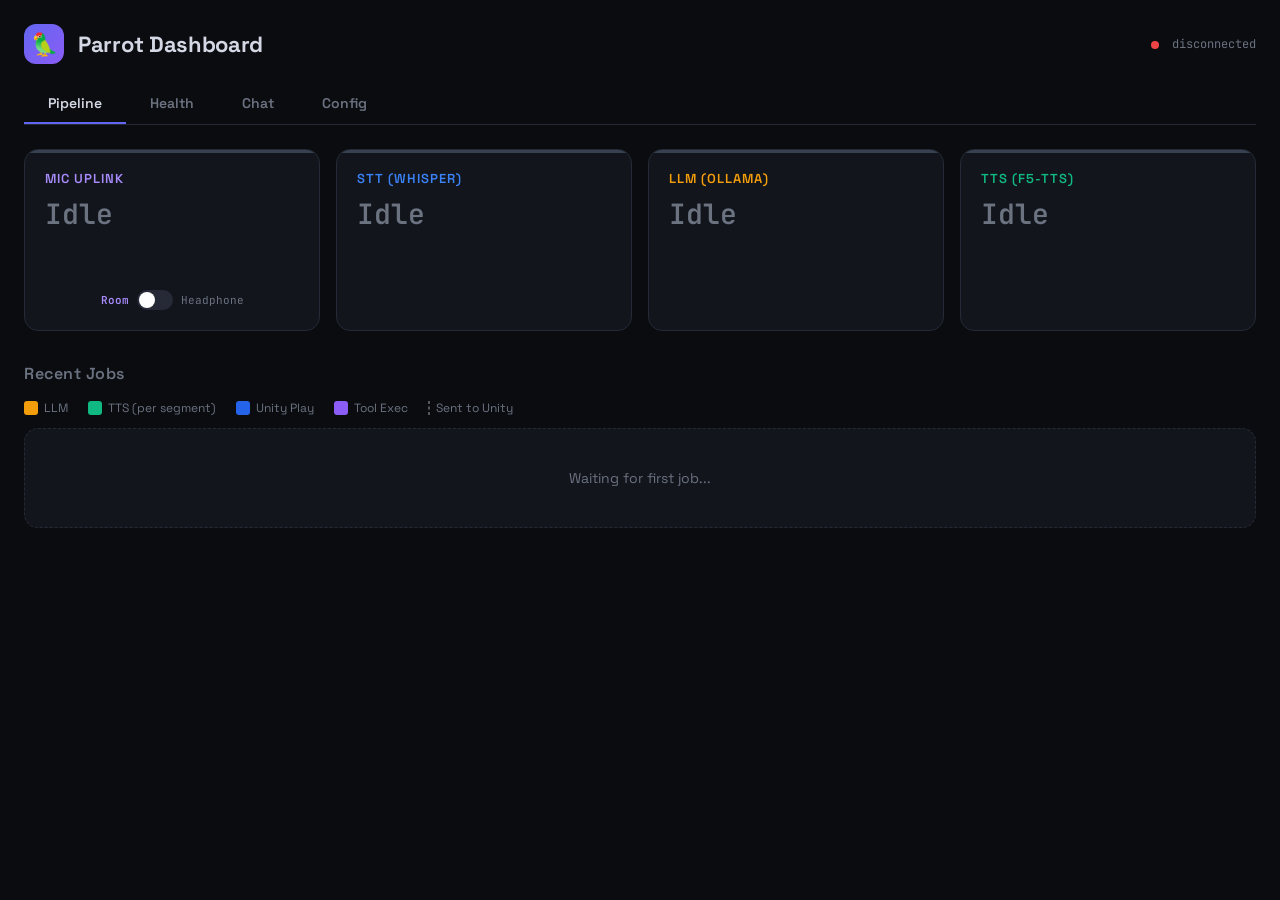
==== bridge/static/monitor.html @ 38a470e7 "Rewrite Mocha's soul — personality-first, relationship earned through memory Remove Ika-centric fram" ====
<!DOCTYPE html>
<html lang="en">
<head>
<meta charset="UTF-8">
<meta name="viewport" content="width=device-width, initial-scale=1.0">
<title>Parrot Dashboard</title>
<style>
  @import url('https://fonts.googleapis.com/css2?family=JetBrains+Mono:wght@400;600&family=Space+Grotesk:wght@400;600;700&display=swap');

  * { margin: 0; padding: 0; box-sizing: border-box; }

  :root {
    --bg: #0a0c10;
    --surface: #12151c;
    --surface2: #1a1e28;
    --border: #252a36;
    --text: #d4d8e4;
    --text-muted: #6b7280;
    --accent: #6366f1;
    --accent-hover: #4f46e5;
    --uplink-color: #a78bfa;
    --uplink-bg: rgba(167,139,250,0.12);
    --stt-color: #3b82f6;
    --stt-bg: rgba(59,130,246,0.12);
    --llm-color: #f59e0b;
    --llm-bg: rgba(245,158,11,0.12);
    --tts-color: #10b981;
    --tts-bg: rgba(16,185,129,0.12);
    --idle-color: #374151;
    --idle-text: #6b7280;
    --green: #10b981;
    --red: #ef4444;
  }

  body {
    font-family: 'Space Grotesk', system-ui, sans-serif;
    background: var(--bg);
    color: var(--text);
    padding: 24px;
    min-height: 100vh;
  }

  /* ---- Header ---- */
  header {
    display: flex;
    align-items: center;
    gap: 14px;
    margin-bottom: 20px;
  }
  header .logo {
    width: 40px; height: 40px;
    background: linear-gradient(135deg, #6366f1, #8b5cf6);
    border-radius: 12px;
    display: flex; align-items: center; justify-content: center;
    font-size: 22px;
  }
  header h1 { font-size: 22px; font-weight: 700; letter-spacing: -0.3px; }
  header .status {
    margin-left: auto;
    font-family: 'JetBrains Mono', monospace;
    font-size: 12px;
    color: var(--text-muted);
  }
  header .status .dot {
    display: inline-block; width: 8px; height: 8px;
    border-radius: 50%; background: var(--red);
    margin-right: 6px; vertical-align: middle;
  }
  header .status .dot.ok { background: var(--green); }

  /* ---- Tab bar ---- */
  .tab-bar {
    display: flex;
    gap: 0;
    margin-bottom: 24px;
    border-bottom: 1px solid var(--border);
  }
  .tab-btn {
    font-family: 'Space Grotesk', sans-serif;
    font-size: 14px;
    font-weight: 600;
    color: var(--text-muted);
    background: none;
    border: none;
    padding: 10px 24px;
    cursor: pointer;
    border-bottom: 2px solid transparent;
    transition: all 0.2s;
  }
  .tab-btn:hover { color: var(--text); }
  .tab-btn.active { color: var(--text); border-bottom-color: var(--accent); }
  .tab-pane { display: none; }
  .tab-pane.active { display: block; }

  /* ---- Pipeline: Thread Status Boxes ---- */
  .threads {
    display: grid;
    grid-template-columns: repeat(4, 1fr);
    gap: 16px;
    margin-bottom: 32px;
  }
  .thread-box {
    background: var(--surface);
    border: 1px solid var(--border);
    border-radius: 14px;
    padding: 20px;
    transition: all 0.3s ease;
    position: relative;
    overflow: hidden;
  }
  .thread-box::before {
    content: '';
    position: absolute;
    top: 0; left: 0; right: 0;
    height: 3px;
    background: var(--idle-color);
    transition: background 0.3s;
  }
  .thread-box.processing::before { animation: pulse-bar 1.2s ease infinite; }
  .thread-box[data-thread="uplink"].processing { border-color: var(--uplink-color); background: var(--uplink-bg); }
  .thread-box[data-thread="uplink"].processing::before { background: var(--uplink-color); }
  .thread-box[data-thread="stt"].processing { border-color: var(--stt-color); background: var(--stt-bg); }
  .thread-box[data-thread="stt"].processing::before { background: var(--stt-color); }
  .thread-box[data-thread="llm"].processing { border-color: var(--llm-color); background: var(--llm-bg); }
  .thread-box[data-thread="llm"].processing::before { background: var(--llm-color); }
  .thread-box[data-thread="tts"].processing { border-color: var(--tts-color); background: var(--tts-bg); }
  .thread-box[data-thread="tts"].processing::before { background: var(--tts-color); }
  @keyframes pulse-bar { 0%, 100% { opacity: 1; } 50% { opacity: 0.4; } }
  .thread-box .label {
    font-size: 13px; font-weight: 600;
    text-transform: uppercase; letter-spacing: 1px; margin-bottom: 8px;
  }
  .thread-box[data-thread="uplink"] .label { color: var(--uplink-color); }
  .thread-box[data-thread="stt"] .label { color: var(--stt-color); }
  .thread-box[data-thread="llm"] .label { color: var(--llm-color); }
  .thread-box[data-thread="tts"] .label { color: var(--tts-color); }
  .thread-box .state {
    font-family: 'JetBrains Mono', monospace;
    font-size: 28px; font-weight: 600;
    color: var(--idle-text); transition: color 0.3s;
  }
  .thread-box.processing .state { color: var(--text); }
  .thread-box .timer {
    font-family: 'JetBrains Mono', monospace;
    font-size: 14px; color: var(--text-muted);
    margin-top: 6px; min-height: 20px;
  }
  .thread-box .preview {
    font-size: 12px; color: var(--text-muted);
    margin-top: 4px; white-space: nowrap;
    overflow: hidden; text-overflow: ellipsis; min-height: 18px;
  }

  /* ---- Echo mode toggle (inside MIC UPLINK cell) ---- */
  .echo-toggle {
    display: flex; align-items: center; gap: 8px;
    margin-top: 10px; justify-content: center;
  }
  .echo-label {
    font-size: 11px; font-family: 'JetBrains Mono', monospace;
    color: var(--text-muted); transition: color 0.2s;
    cursor: default; user-select: none;
  }
  .echo-label.active { color: var(--uplink-color); font-weight: 600; }
  .echo-switch {
    width: 36px; height: 20px;
    background: var(--border); border-radius: 10px;
    position: relative; cursor: pointer;
    transition: background 0.2s;
  }
  .echo-switch.headphone { background: var(--accent); }
  .echo-knob {
    width: 16px; height: 16px;
    background: #fff; border-radius: 50%;
    position: absolute; top: 2px; left: 2px;
    transition: left 0.2s;
  }
  .echo-switch.headphone .echo-knob { left: 18px; }

  /* ---- Pipeline: Gantt ---- */
  .gantt-section h2 {
    font-size: 16px; font-weight: 600;
    margin-bottom: 16px; color: var(--text-muted); letter-spacing: 0.5px;
  }
  .gantt-container { display: flex; flex-direction: column; gap: 18px; }
  .gantt-job {
    background: var(--surface);
    border: 1px solid var(--border);
    border-radius: 10px;
    padding: 14px 16px 10px;
  }
  .gantt-job-header {
    display: flex; justify-content: space-between;
    align-items: center; margin-bottom: 12px;
  }
  .gantt-job-header .job-label {
    font-family: 'JetBrains Mono', monospace; font-size: 12px;
    color: var(--text-muted); white-space: nowrap;
    overflow: hidden; text-overflow: ellipsis; max-width: 70%;
  }
  .gantt-job-header .total-time {
    font-family: 'JetBrains Mono', monospace; font-size: 12px; color: var(--text);
  }
  .gantt-timeline { position: relative; height: auto; min-height: 40px; }
  .gantt-lane { position: relative; height: 26px; margin-bottom: 4px; }
  .gantt-lane-label {
    position: absolute; left: 0; top: 0; width: 70px;
    font-family: 'JetBrains Mono', monospace; font-size: 10px;
    color: var(--text-muted); line-height: 26px;
    text-align: right; padding-right: 8px;
  }
  .gantt-lane-track {
    position: relative; margin-left: 74px; height: 26px;
    background: var(--surface2); border-radius: 4px; overflow: visible;
  }
  .gantt-bar {
    position: absolute; top: 0; height: 100%;
    display: flex; align-items: center; justify-content: center;
    font-family: 'JetBrains Mono', monospace;
    font-size: 9px; font-weight: 600;
    color: rgba(255,255,255,0.9);
    min-width: 4px; border-radius: 3px; overflow: hidden;
    border: 1px solid rgba(255,255,255,0.15);
  }
  .gantt-bar.llm { background: var(--llm-color); }
  .gantt-bar.tts { background: var(--tts-color); }
  .gantt-bar.unity { background: #2563eb; }
  .gantt-bar.tool { background: #8b5cf6; }
  .gantt-bar.llm_tool { background: var(--llm-color); opacity: 0.55; }
  .gantt-bar.cache_warm { background: #6366f1; opacity: 0.7; }
  .gantt-bar .bar-text {
    white-space: nowrap; overflow: hidden;
    text-overflow: ellipsis; padding: 0 4px;
  }
  .gantt-ticks { position: relative; margin-left: 74px; height: 16px; }
  .gantt-tick {
    position: absolute; top: 0;
    font-family: 'JetBrains Mono', monospace; font-size: 8px;
    color: var(--text-muted); transform: translateX(-50%);
  }
  .gantt-tick::before {
    content: ''; position: absolute;
    top: -3px; left: 50%; width: 1px; height: 3px;
    background: var(--border);
  }
  .gantt-marker {
    position: absolute; top: -2px; width: 2px; height: 28px;
    background: rgba(255,255,255,0.3); border-radius: 1px;
  }
  .legend { display: flex; gap: 20px; margin-bottom: 12px; flex-wrap: wrap; }
  .legend-item { display: flex; align-items: center; gap: 6px; font-size: 12px; color: var(--text-muted); }
  .legend-item .swatch { width: 14px; height: 14px; border-radius: 3px; }
  .legend-item .swatch.llm { background: var(--llm-color); }
  .legend-item .swatch.tts { background: var(--tts-color); }
  .legend-item .swatch.unity { background: #2563eb; }
  .legend-item .swatch.tool { background: #8b5cf6; }
  .legend-item .swatch.send-mark {
    background: none; border: 1px dashed rgba(255,255,255,0.3);
    width: 2px; height: 14px; border-radius: 0;
  }

  /* ---- Health tab ---- */
  .health-overall {
    background: var(--surface);
    border: 1px solid var(--border);
    border-radius: 14px;
    padding: 16px 20px;
    margin-bottom: 20px;
    display: flex;
    align-items: center;
    justify-content: space-between;
  }
  .health-overall .status-text { font-size: 18px; font-weight: 700; }
  .health-overall .model-name {
    font-family: 'JetBrains Mono', monospace;
    font-size: 13px; color: var(--text-muted);
  }
  .health-grid {
    display: grid;
    grid-template-columns: repeat(auto-fill, minmax(220px, 1fr));
    gap: 16px; margin-bottom: 16px;
  }
  .health-card {
    background: var(--surface);
    border: 1px solid var(--border);
    border-radius: 14px; padding: 20px;
    transition: border-color 0.3s;
  }
  .health-card.ok { border-color: rgba(16,185,129,0.3); }
  .health-card.down { border-color: rgba(239,68,68,0.3); }
  .health-card .svc-name { font-size: 14px; font-weight: 600; margin-bottom: 10px; }
  .health-card .svc-status {
    display: flex; align-items: center; gap: 8px;
    font-family: 'JetBrains Mono', monospace; font-size: 13px;
  }
  .health-dot {
    width: 10px; height: 10px; border-radius: 50%;
    background: var(--red); flex-shrink: 0;
  }
  .health-dot.ok { background: var(--green); }
  .health-card .svc-detail {
    font-size: 12px; color: var(--text-muted); margin-top: 8px;
  }
  .health-timestamp {
    font-family: 'JetBrains Mono', monospace;
    font-size: 11px; color: var(--text-muted);
    text-align: right; margin-top: 8px;
  }

  /* ---- Chat tab ---- */
  .chat-container {
    display: flex; flex-direction: column;
    height: calc(100vh - 180px);
  }
  .chat-messages {
    flex: 1; overflow-y: auto;
    padding: 16px 0;
    display: flex; flex-direction: column; gap: 16px;
  }
  .chat-msg { display: flex; flex-direction: column; max-width: 78%; }
  .chat-msg.user { align-self: flex-end; }
  .chat-msg.assistant { align-self: flex-start; }
  .chat-bubble {
    padding: 12px 16px; border-radius: 16px;
    font-size: 14px; line-height: 1.6; word-wrap: break-word;
  }
  .chat-msg.user .chat-bubble {
    background: var(--accent); color: #fff;
    border-bottom-right-radius: 4px;
  }
  .chat-msg.assistant .chat-bubble {
    background: var(--surface2); color: var(--text);
    border-bottom-left-radius: 4px;
  }
  .emotion-tag {
    display: inline-block;
    font-size: 11px; font-weight: 600;
    color: var(--llm-color);
    background: var(--llm-bg);
    padding: 2px 8px;
    border-radius: 8px;
    margin-right: 6px;
    vertical-align: middle;
  }
  .chat-actions {
    display: flex; gap: 6px;
    margin-top: 6px; padding-left: 4px;
  }
  .chat-action-btn {
    background: none;
    border: 1px solid var(--border);
    color: var(--text-muted);
    border-radius: 8px;
    padding: 4px 10px;
    font-size: 12px;
    font-family: 'JetBrains Mono', monospace;
    cursor: pointer;
    display: flex; align-items: center; gap: 4px;
    transition: all 0.2s;
  }
  .chat-action-btn:hover { color: var(--text); border-color: var(--text-muted); }
  .chat-action-btn.playing { color: var(--tts-color); border-color: var(--tts-color); }
  .chat-action-btn.loading { color: var(--llm-color); border-color: var(--llm-color); }
  .chat-typing { opacity: 0.5; font-style: italic; font-size: 13px; padding: 8px 14px; min-width: 160px; }
  .chat-thinking {
    background: rgba(99,102,241,0.06); border: 1px solid rgba(99,102,241,0.15);
    border-radius: 12px; padding: 10px 14px; font-size: 12px;
    font-family: 'JetBrains Mono', monospace; color: var(--text-muted);
    line-height: 1.6; cursor: pointer;
    transition: all 0.3s ease; max-width: 100%;
  }
  .chat-thinking-label {
    font-size: 10px; font-weight: 600; color: var(--accent);
    text-transform: uppercase; letter-spacing: 0.5px;
    margin-bottom: 6px; display: flex; align-items: center; gap: 6px;
    user-select: none;
  }
  .chat-thinking-body {
    white-space: pre-wrap; word-break: break-word;
    max-height: 300px; overflow-y: auto;
    scrollbar-width: thin; scrollbar-color: rgba(99,102,241,0.3) transparent;
  }
  .chat-thinking-body::-webkit-scrollbar { width: 4px; }
  .chat-thinking-body::-webkit-scrollbar-thumb { background: rgba(99,102,241,0.3); border-radius: 2px; }
  .thinking-dot {
    display: inline-block; width: 7px; height: 7px; border-radius: 50%;
    background: var(--accent); animation: thinking-pulse 1.2s ease-in-out infinite;
  }
  @keyframes thinking-pulse {
    0%, 100% { opacity: 0.3; transform: scale(0.8); }
    50% { opacity: 1; transform: scale(1.1); }
  }
  .chat-thinking.collapsed .chat-thinking-body { display: none; }
  .chat-thinking.collapsed .chat-thinking-label::after {
    content: ' (click to expand)'; font-weight: 400; color: var(--text-muted); font-size: 9px;
  }
  .chat-seg-group { display: flex; flex-direction: column; gap: 6px; align-self: flex-start; max-width: 78%; }
  .chat-exchange { display: flex; flex-direction: column; gap: 10px; }
  .source-tag {
    display: inline-block; font-size: 10px; font-weight: 600;
    padding: 1px 6px; border-radius: 6px; text-transform: uppercase;
    letter-spacing: 0.5px; margin-bottom: 2px;
  }
  .source-tag.dashboard { background: rgba(99,102,241,0.2); color: #818cf8; }
  .source-tag.unity     { background: rgba(37,99,235,0.2);  color: #60a5fa; }
  .source-tag.telegram  { background: rgba(34,211,238,0.2); color: #22d3ee; }
  .source-tag.discord   { background: rgba(139,92,246,0.2); color: #a78bfa; }
  .source-tag.cli       { background: rgba(107,114,128,0.2);color: #9ca3af; }
  .source-tag.voice     { background: rgba(16,185,129,0.2); color: #34d399; }
  .chat-bubble.tool-status {
    background: rgba(139,92,246,0.08);
    border: 1px solid rgba(139,92,246,0.25);
    color: var(--text-muted);
    font-family: 'JetBrains Mono', monospace;
    font-size: 12px;
    padding: 8px 12px;
    line-height: 1.5;
  }
  .chat-bubble.tool-status code {
    display: block;
    margin-top: 4px;
    font-size: 11px;
    color: var(--text);
    white-space: pre-wrap;
    word-break: break-all;
    max-height: 120px;
    overflow-y: auto;
  }
  .tool-name-tag {
    display: inline-block; font-size: 10px; font-weight: 600;
    color: #8b5cf6; background: rgba(139,92,246,0.15);
    padding: 2px 6px; border-radius: 6px; margin-right: 6px;
  }
  .source-tag.voice-stream { background: rgba(16,185,129,0.2); color: #34d399; }
  .seg-play-btn {
    background: none; border: none; cursor: pointer; padding: 0 2px;
    font-size: 13px; opacity: 0.5; vertical-align: middle; margin-left: 4px;
  }
  .seg-play-btn:hover { opacity: 1; }
  .seg-play-btn.playing { opacity: 1; color: var(--tts-color); }
  .chat-detail {
    display: none;
    background: var(--surface);
    border: 1px solid var(--border);
    border-radius: 10px;
    padding: 12px 14px;
    margin-top: 8px;
    font-family: 'JetBrains Mono', monospace;
    font-size: 11px;
    color: var(--text-muted);
    white-space: pre-wrap;
    word-break: break-all;
    max-height: 400px;
    overflow-y: auto;
    line-height: 1.5;
  }
  .chat-detail.open { display: block; }
  .chat-input-bar {
    display: flex; gap: 10px;
    padding: 16px 0 0 0;
    border-top: 1px solid var(--border);
  }
  .chat-input-bar input {
    flex: 1;
    background: var(--surface);
    border: 1px solid var(--border);
    border-radius: 12px;
    padding: 12px 16px;
    color: var(--text);
    font-family: 'Space Grotesk', sans-serif;
    font-size: 14px;
    outline: none;
    transition: border-color 0.2s;
  }
  .chat-input-bar input:focus { border-color: var(--accent); }
  .chat-input-bar input::placeholder { color: var(--text-muted); }
  .chat-send-btn {
    background: var(--accent); color: #fff; border: none;
    border-radius: 12px; padding: 12px 24px;
    font-family: 'Space Grotesk', sans-serif;
    font-size: 14px; font-weight: 600;
    cursor: pointer; transition: background 0.2s;
    white-space: nowrap;
  }
  .chat-send-btn:hover { background: var(--accent-hover); }
  .chat-send-btn:disabled { background: var(--border); cursor: not-allowed; }

  .empty-state {
    text-align: center; color: var(--text-muted); font-size: 14px;
    padding: 40px; background: var(--surface);
    border-radius: 14px; border: 1px dashed var(--border);
  }

  /* ---- Controls bar (bottom of pipeline tab) ---- */
  .controls-bar {
    display: flex; align-items: center; gap: 20px;
    margin-top: 28px; padding: 16px 20px;
    background: var(--surface); border: 1px solid var(--border);
    border-radius: 14px;
  }
  .ctrl-divider {
    width: 1px; height: 28px; background: var(--border);
  }
  .ctrl-btn {
    border: 1px solid var(--border); background: none;
    color: var(--text-muted); border-radius: 8px;
    padding: 7px 16px; font-size: 13px; cursor: pointer;
    transition: all 0.2s;
  }
  .ctrl-btn:hover { color: var(--text); border-color: var(--text-muted); }
  .ctrl-btn.danger:hover { color: #f87171; border-color: #f87171; }
  .ctrl-btn.confirming { color: #f87171; border-color: #f87171; }
  .ctrl-toggle-row { display: flex; align-items: center; gap: 10px; }
  .ctrl-label { font-size: 13px; color: var(--text); font-weight: 500; }
  .ctrl-sublabel { font-size: 12px; color: var(--text-muted); font-family: 'JetBrains Mono', monospace; }

  /* ---- Config tab ---- */
  .config-grid {
    display: grid; grid-template-columns: 1fr; gap: 16px; margin-bottom: 20px;
    max-width: 640px;
  }
  .config-card {
    background: var(--surface); border: 1px solid var(--border);
    border-radius: 14px; padding: 20px;
  }
  .config-card h3 {
    font-size: 13px; font-weight: 600; text-transform: uppercase;
    letter-spacing: 1px; color: var(--text-muted); margin-bottom: 16px;
  }
  .config-row {
    display: flex; align-items: center; gap: 12px;
    margin-bottom: 14px;
  }
  .config-row:last-child { margin-bottom: 0; }
  .config-row label {
    font-size: 13px; color: var(--text); min-width: 110px;
  }
  .config-row .value {
    font-family: 'JetBrains Mono', monospace; font-size: 13px;
    color: var(--accent); min-width: 55px; text-align: right;
  }
  .config-slider {
    -webkit-appearance: none; flex: 1; height: 4px;
    background: var(--border); border-radius: 2px; outline: none;
  }
  .config-slider::-webkit-slider-thumb {
    -webkit-appearance: none; width: 14px; height: 14px;
    border-radius: 50%; background: var(--accent); cursor: pointer;
  }
  .config-slider::-moz-range-thumb {
    width: 14px; height: 14px;
    border-radius: 50%; background: var(--accent); cursor: pointer; border: none;
  }
  .config-input {
    width: 70px; background: var(--surface2); border: 1px solid var(--border);
    border-radius: 6px; padding: 5px 8px; color: var(--text);
    font-family: 'JetBrains Mono', monospace; font-size: 13px;
    text-align: center; outline: none;
  }
  .config-input:focus { border-color: var(--accent); }
  .config-input::-webkit-inner-spin-button { opacity: 0.5; }
  .ctrl-btn.success { color: var(--green); border-color: var(--green); }

  /* ---- TTS Dropzone ---- */
  .tts-dropzone {
    border: 2px dashed var(--border); border-radius: 12px;
    padding: 24px; text-align: center; cursor: pointer;
    transition: all 0.2s; margin-top: 8px; background: var(--surface2);
  }
  .tts-dropzone:hover, .tts-dropzone.dragover {
    border-color: var(--tts-color); background: var(--tts-bg);
  }
  .tts-dropzone.uploading {
    border-color: var(--accent); opacity: 0.7; pointer-events: none;
  }
  .tts-dropzone-icon { font-size: 28px; margin-bottom: 8px; }
  .tts-dropzone-text { font-size: 13px; color: var(--text); margin-bottom: 4px; }
  .tts-dropzone-hint { font-size: 11px; color: var(--text-muted); }
  .tts-upload-status {
    font-family: 'JetBrains Mono', monospace; font-size: 12px;
    margin-top: 8px; min-height: 18px;
  }
  .tts-upload-status.success { color: var(--green); }
  .tts-upload-status.error { color: var(--red); }
  .tts-upload-status.info { color: var(--accent); }
</style>
</head>
<body>

<header>
  <div class="logo">&#x1F99C;</div>
  <h1>Parrot Dashboard</h1>
  <div class="status">
    <span class="dot" id="ws-dot"></span>
    <span id="ws-label">connecting...</span>
  </div>
</header>

<nav class="tab-bar">
  <button class="tab-btn active" data-tab="pipeline">Pipeline</button>
  <button class="tab-btn" data-tab="health">Health</button>
  <button class="tab-btn" data-tab="chat">Chat</button>
  <button class="tab-btn" data-tab="config">Config</button>
</nav>

<!-- ======================== Tab 1: Pipeline ======================== -->
<div id="tab-pipeline" class="tab-pane active">

<div class="threads">
  <div class="thread-box" data-thread="uplink" id="box-uplink">
    <div class="label">Mic uplink</div>
    <div class="state" id="state-uplink">Idle</div>
    <div class="timer" id="timer-uplink"></div>
    <div class="preview" id="preview-uplink"></div>
    <div class="echo-toggle" id="echo-toggle">
      <span class="echo-label echo-label-room active" id="echo-room">Room</span>
      <div class="echo-switch" id="echo-switch" title="Room: mute mic during TTS &#10;Headphone: allow barge-in">
        <div class="echo-knob"></div>
      </div>
      <span class="echo-label echo-label-hp" id="echo-hp">Headphone</span>
    </div>
  </div>
  <div class="thread-box" data-thread="stt" id="box-stt">
    <div class="label">STT (Whisper)</div>
    <div class="state" id="state-stt">Idle</div>
    <div class="timer" id="timer-stt"></div>
    <div class="preview" id="preview-stt"></div>
  </div>
  <div class="thread-box" data-thread="llm" id="box-llm">
    <div class="label">LLM (Ollama)</div>
    <div class="state" id="state-llm">Idle</div>
    <div class="timer" id="timer-llm"></div>
    <div class="preview" id="preview-llm"></div>
  </div>
  <div class="thread-box" data-thread="tts" id="box-tts">
    <div class="label">TTS (F5-TTS)</div>
    <div class="state" id="state-tts">Idle</div>
    <div class="timer" id="timer-tts"></div>
    <div class="preview" id="preview-tts"></div>
  </div>
</div>

<div class="gantt-section">
  <h2>Recent Jobs</h2>
  <div class="legend">
    <div class="legend-item"><div class="swatch llm"></div>LLM</div>
    <div class="legend-item"><div class="swatch tts"></div>TTS (per segment)</div>
    <div class="legend-item"><div class="swatch unity"></div>Unity Play</div>
    <div class="legend-item"><div class="swatch tool"></div>Tool Exec</div>
    <div class="legend-item"><div class="swatch send-mark"></div>Sent to Unity</div>
  </div>
  <div class="gantt-container" id="gantt"></div>
</div>

</div><!-- /tab-pipeline -->

<!-- ======================== Tab 2: Health ======================== -->
<div id="tab-health" class="tab-pane">
  <div id="health-content">
    <div class="empty-state">Loading service health...</div>
  </div>
</div>

<!-- ======================== Tab 3: Chat ======================== -->
<div id="tab-chat" class="tab-pane">
  <div class="chat-container">
    <div class="chat-messages" id="chat-messages">
      <div class="empty-state">No messages yet. Type below to start a conversation.</div>
    </div>
    <div class="chat-input-bar">
      <input type="text" id="chat-input" placeholder="Send a message..." autocomplete="off">
      <button class="chat-send-btn" id="chat-send" onclick="sendChat()">Send</button>
    </div>
  </div>
</div>

<!-- ======================== Tab 4: Config ======================== -->
<div id="tab-config" class="tab-pane">
  <div class="config-grid">

    <!-- 1. VAD / Endpointing -->
    <div class="config-card">
      <h3>VAD / Endpointing</h3>
      <div class="config-row">
        <label>Final Silence</label>
        <input type="range" class="config-slider" id="cfg-vad-final"
               min="300" max="2000" step="50" value="900"
               oninput="document.getElementById('cfg-vad-final-val').textContent=this.value+'ms'"
               onchange="sendCfg('vad_final_ms',+this.value)">
        <span class="value" id="cfg-vad-final-val">900ms</span>
      </div>
      <div class="config-row">
        <label>Interim Silence</label>
        <input type="range" class="config-slider" id="cfg-vad-interim"
               min="100" max="1000" step="50" value="350"
               oninput="document.getElementById('cfg-vad-interim-val').textContent=this.value+'ms'"
               onchange="sendCfg('vad_interim_ms',+this.value)">
        <span class="value" id="cfg-vad-interim-val">350ms</span>
      </div>
    </div>

    <!-- 2. STT -->
    <div class="config-card">
      <h3>STT</h3>
      <div class="config-row">
        <span class="ctrl-sublabel">No adjustable settings &mdash; uses config.yaml defaults</span>
      </div>
    </div>

    <!-- 3. LLM -->
    <div class="config-card">
      <h3>LLM</h3>
      <div class="config-row">
        <label>Temperature</label>
        <input type="range" class="config-slider" id="cfg-llm-temp"
               min="0" max="1.5" step="0.05" value="0.8"
               oninput="document.getElementById('cfg-llm-temp-val').textContent=parseFloat(this.value).toFixed(2)"
               onchange="sendCfg('llm_temperature',+this.value)">
        <span class="value" id="cfg-llm-temp-val">0.80</span>
      </div>
      <div class="config-row">
        <label>Pass 1 History</label>
        <input type="number" class="config-input" id="cfg-pass1-history"
               min="1" max="20" value="4"
               onchange="sendCfg('pass1_history',+this.value)">
      </div>
      <div class="config-row">
        <label>Pass 2 History</label>
        <input type="number" class="config-input" id="cfg-pass2-history"
               min="1" max="50" value="20"
               onchange="sendCfg('pass2_history',+this.value)">
      </div>
    </div>

    <!-- 4. TTS -->
    <div class="config-card">
      <h3>TTS</h3>
      <div class="config-row" style="flex-direction:column;align-items:stretch;">
        <label>Reference Voice</label>
        <div class="tts-dropzone" id="tts-dropzone">
          <div class="tts-dropzone-icon">&#x1F3A4;</div>
          <div class="tts-dropzone-text">Drag &amp; drop a <strong>.wav</strong> or <strong>.ogg</strong> file here</div>
          <div class="tts-dropzone-hint">or click to browse</div>
          <input type="file" id="tts-file-input" accept=".wav,.ogg" hidden>
        </div>
        <div class="tts-upload-status" id="tts-upload-status"></div>
      </div>
      <div class="config-row">
        <label>Rollback Voice</label>
        <button class="ctrl-btn" id="btn-rollback-voice" disabled
                title="Restore previous reference_voice.wav from backup">Rollback</button>
        <span class="ctrl-sublabel" id="rollback-sublabel">no backup</span>
      </div>
      <div class="config-row">
        <label>Restart TTS</label>
        <button class="ctrl-btn" id="btn-restart-tts"
                title="Reload F5-TTS model and clear reference audio cache">Restart</button>
      </div>
    </div>

    <!-- 5. Services -->
    <div class="config-card">
      <h3>Services</h3>
      <div class="config-row">
        <label>Shiro Agent</label>
        <div class="ctrl-toggle-row">
          <div class="echo-switch" id="shiro-switch" title="Toggle Shiro coaching agent">
            <div class="echo-knob"></div>
          </div>
          <span class="ctrl-sublabel" id="shiro-sublabel">stopped</span>
        </div>
      </div>
    </div>

    <!-- 6. Actions -->
    <div class="config-card">
      <h3>Actions</h3>
      <div class="config-row">
        <label>Clear Memory</label>
        <button class="ctrl-btn danger" id="btn-clear-memory"
                title="Wipe all conversation memories from ChromaDB">Clear</button>
      </div>
    </div>

  </div>
</div>

<script>
/* ==================================================================
   Shared
   ================================================================== */
function escHtml(s) {
  return (s || '').replace(/&/g,'&amp;').replace(/</g,'&lt;').replace(/>/g,'&gt;').replace(/"/g,'&quot;');
}

/* ==================================================================
   Tab switching
   ================================================================== */
let activeTab = 'pipeline';

function switchTab(name) {
  activeTab = name;
  document.querySelectorAll('.tab-btn').forEach(b => b.classList.toggle('active', b.dataset.tab === name));
  document.querySelectorAll('.tab-pane').forEach(p => p.classList.toggle('active', p.id === 'tab-' + name));

  if (name === 'health') startHealthPolling();
  else stopHealthPolling();

  if (name === 'chat' && !chatStreamActive) loadChatHistory();
}

document.querySelectorAll('.tab-btn').forEach(btn => {
  btn.addEventListener('click', () => switchTab(btn.dataset.tab));
});

/* ==================================================================
   Pipeline — WebSocket monitor (unchanged logic)
   ================================================================== */
const WS_URL = `ws://${location.host}/ws/monitor`;
const MAX_JOBS = 5;

let socket = null;
let jobs = {};
let jobOrder = [];
const threadTimers = { uplink: null, stt: null, llm: null, tts: null };
const threadStartTimes = { uplink: 0, stt: 0, llm: 0, tts: 0 };

function connectWS() {
  socket = new WebSocket(WS_URL);
  socket.onopen = () => {
    document.getElementById('ws-dot').classList.add('ok');
    document.getElementById('ws-label').textContent = 'connected';
    if (chatHistoryLoaded && !chatStreamActive) loadChatHistory();
  };
  socket.onclose = () => {
    document.getElementById('ws-dot').classList.remove('ok');
    document.getElementById('ws-label').textContent = 'disconnected';
    setTimeout(connectWS, 2000);
  };
  socket.onerror = () => {
    document.getElementById('ws-dot').classList.remove('ok');
    document.getElementById('ws-label').textContent = 'error';
  };
  socket.onmessage = (e) => {
    const msg = JSON.parse(e.data);
    if (msg.type === 'thread_status') handleThreadStatus(msg);
    if (msg.type === 'timeline_event') handleTimelineEvent(msg);
    if (msg.type === 'job_event') handleJobEventFallback(msg);
    if (msg.type === 'chat_entry') handleChatEntry(msg.entry);
    if (msg.type === 'echo_mode') setEchoToggle(msg.mode);
    if (msg.type === 'shiro_state') setShiroToggle(msg.running);
    if (msg.type === 'memory_cleared') {
      const btn = document.getElementById('btn-clear-memory');
      btn.textContent = 'Cleared'; btn.classList.add('success');
      setTimeout(() => { btn.textContent = 'Clear'; btn.classList.remove('success'); }, 2000);
    }
    if (msg.type === 'config_state') applyConfigState(msg);
  };
}

function handleThreadStatus(msg) {
  const { thread, status, elapsed_ms, input_preview, segment, total_segments } = msg;
  const box = document.getElementById(`box-${thread}`);
  const stateEl = document.getElementById(`state-${thread}`);
  const timerEl = document.getElementById(`timer-${thread}`);
  const previewEl = document.getElementById(`preview-${thread}`);

  if (status === 'processing') {
    box.classList.add('processing');
    stateEl.textContent = 'Processing';
    threadStartTimes[thread] = performance.now();
    previewEl.textContent = input_preview || '';
    if (thread === 'tts' && total_segments > 0) stateEl.textContent = `[${segment + 1}/${total_segments}]`;
    else if (thread === 'tts' && (total_segments === 0 || total_segments < 0))
      stateEl.textContent = `[seg ${(segment ?? 0) + 1}]`;
    if (thread === 'uplink') stateEl.textContent = 'Streaming';
    clearInterval(threadTimers[thread]);
    threadTimers[thread] = setInterval(() => {
      timerEl.textContent = `${((performance.now() - threadStartTimes[thread]) / 1000).toFixed(1)}s`;
    }, 100);
  } else {
    box.classList.remove('processing');
    stateEl.textContent = 'Idle';
    clearInterval(threadTimers[thread]);
    threadTimers[thread] = null;
    if (elapsed_ms > 0) timerEl.textContent = `${(elapsed_ms / 1000).toFixed(1)}s`;
    previewEl.textContent = input_preview || '';
  }
}

function handleTimelineEvent(msg) {
  const { job_id, label, action, offset_ms, segment, total } = msg;
  const key = String(job_id);
  if (!jobs[key]) {
    jobs[key] = { id: job_id, input_preview: '', events: [] };
    jobOrder.push(key);
    if (jobOrder.length > MAX_JOBS) { const old = jobOrder.shift(); delete jobs[old]; }
  }
  jobs[key].events.push({ label, action, offset_ms, segment, total });
  renderGantt();
}

function handleJobEventFallback(msg) {
  const { job_id, phase, action, segment, total_segments, elapsed_ms } = msg;
  if (action !== 'end' || !elapsed_ms) return;
  const key = String(job_id);
  if (!jobs[key]) {
    jobs[key] = { id: job_id, input_preview: '', events: [], legacyCursorMs: 0 };
    jobOrder.push(key);
    if (jobOrder.length > MAX_JOBS) { const old = jobOrder.shift(); delete jobs[old]; }
  }
  if (jobs[key].events && jobs[key].events.length > 0) return;
  const start = jobs[key].legacyCursorMs || 0;
  const end = start + elapsed_ms;
  jobs[key].legacyCursorMs = end;
  let lbl = phase, segIdx = -1, tot = 0;
  if (phase === 'tts') { lbl = 'tts'; segIdx = segment ?? 0; tot = total_segments ?? 0; }
  jobs[key].events = jobs[key].events || [];
  jobs[key].events.push({ label: lbl, action: 'start', offset_ms: start, segment: segIdx, total: tot });
  jobs[key].events.push({ label: lbl, action: 'end', offset_ms: end, segment: segIdx, total: tot });
  renderGantt();
}

function renderGantt() {
  const container = document.getElementById('gantt');
  if (jobOrder.length === 0) {
    container.innerHTML = '<div class="empty-state">Waiting for first job...</div>';
    return;
  }
  let html = '';
  for (const key of jobOrder) {
    const job = jobs[key];
    if (!job || job.events.length === 0) continue;
    const maxOffset = Math.max(...job.events.map(e => e.offset_ms), 1);
    const totalSec = (maxOffset / 1000).toFixed(1);
    const bars = buildBars(job.events);
    const isCacheWarm = job.events.some(e => e.label === 'cache_warm');
    const preview = isCacheWarm ? 'Cache Warm' : escHtml(`Job #${job.id}`);
    const llmBars = bars.filter(b => b.label === 'llm');
    const ttsBars = bars.filter(b => b.label === 'tts');
    const unityBars = bars.filter(b => b.label === 'unity_play');
    const sendMarkers = job.events.filter(e => e.label === 'sent_to_unity' && e.action === 'end');
    const segTotals = job.events.map(e => e.total || 0).filter(n => n > 0);
    const segCount = Math.max(
      segTotals.length ? Math.max(...segTotals) : 0,
      ttsBars.length ? Math.max(...ttsBars.map(b => (b.segment ?? 0) + 1)) : 0,
      unityBars.length ? Math.max(...unityBars.map(b => (b.segment ?? 0) + 1)) : 0,
      0
    );
    html += `<div class="gantt-job"><div class="gantt-job-header">`;
    const segLabel = isCacheWarm ? '' : `<span style="color:var(--text-muted);font-size:11px">${segCount} sentence${segCount !== 1 ? 's' : ''}</span>`;
    html += `<div class="job-label">${preview} &nbsp; ${segLabel}</div>`;
    html += `<div class="total-time">${totalSec}s</div></div>`;
    const toolBars = bars.filter(b => b.label === 'tool');
    const llmToolBars = bars.filter(b => b.label === 'llm_tool');
    const cacheWarmBars = bars.filter(b => b.label === 'cache_warm');
    if (cacheWarmBars.length > 0) {
      html += renderLane('Cache', cacheWarmBars, [], maxOffset);
    } else {
      html += renderLane('LLM', llmBars, [], maxOffset);
    }
    if (toolBars.length > 0 || llmToolBars.length > 0) {
      html += renderLane('Tools', [...llmToolBars, ...toolBars], [], maxOffset);
    }
    if (!isCacheWarm) {
      if (segCount > 0) {
        for (let i = 0; i < segCount; i++) {
          const segTTS = ttsBars.filter(b => (b.segment ?? -1) === i);
          const segUnity = unityBars.filter(b => (b.segment ?? -1) === i);
          const segMarkers = sendMarkers.filter(m => (m.segment ?? -1) === i);
          html += renderLane(`[${i+1}/${segCount}]`, [...segTTS, ...segUnity], segMarkers, maxOffset);
        }
      } else {
        html += renderLane('TTS+Unity', [...ttsBars, ...unityBars], sendMarkers, maxOffset);
      }
    }
    html += renderTicks(maxOffset);
    html += `</div>`;
  }
  container.innerHTML = html;
}

function buildBars(events) {
  const map = {};
  for (const e of events) {
    const k = `${e.label}:${e.segment}`;
    if (!map[k]) map[k] = {};
    map[k][e.action] = e.offset_ms;
    map[k].label = e.label;
    map[k].segment = e.segment;
    map[k].total = e.total;
  }
  const result = [];
  const maxOffset = Math.max(...events.map(e => e.offset_ms), 1);
  for (const v of Object.values(map)) {
    if (v.start != null) {
      const end = (v.end != null) ? v.end : maxOffset;
      result.push({
        label: v.label, segment: v.segment, total: v.total,
        start_ms: v.start, end_ms: end,
        duration_ms: Math.max(0, end - v.start),
        partial: (v.end == null),
      });
    }
  }
  return result;
}

function renderLane(laneLabel, bars, markers, maxMs) {
  let h = `<div class="gantt-lane"><div class="gantt-lane-label">${escHtml(laneLabel)}</div><div class="gantt-lane-track">`;
  for (const b of bars) {
    const left = (b.start_ms / maxMs) * 100;
    const width = Math.max(0.5, (b.duration_ms / maxMs) * 100);
    const sec = (b.duration_ms / 1000).toFixed(1);
    const cssClass = ({llm:'llm', tts:'tts', tool:'tool', llm_tool:'llm_tool'})[b.label] || 'unity';
    const barLabel = ({llm:'LLM', tts:'TTS', tool:'TOOL', llm_tool:'LLM'})[b.label] || 'PLAY';
    const tooltip = `${barLabel}: ${(b.start_ms/1000).toFixed(2)}s \u2192 ${(b.end_ms/1000).toFixed(2)}s (${sec}s)`;
    const opacity = b.partial ? 0.55 : 1.0;
    h += `<div class="gantt-bar ${cssClass}" style="left:${left}%;width:${width}%;opacity:${opacity}" title="${escHtml(tooltip)}"><span class="bar-text">${barLabel} ${sec}s</span></div>`;
  }
  for (const m of markers) {
    const left = (m.offset_ms / maxMs) * 100;
    const segLab = (m.total > 0) ? `${m.segment + 1}/${m.total}` : `${m.segment + 1}`;
    const tooltip = `Sent [${segLab}] @ ${(m.offset_ms/1000).toFixed(2)}s`;
    h += `<div class="gantt-marker" style="left:${left}%" title="${escHtml(tooltip)}"></div>`;
  }
  h += `</div></div>`;
  return h;
}

function renderTicks(maxMs) {
  const n = 6;
  let h = `<div class="gantt-ticks">`;
  for (let i = 0; i <= n; i++) {
    const ms = (maxMs / n) * i;
    h += `<div class="gantt-tick" style="left:${(ms/maxMs)*100}%">${(ms/1000).toFixed(1)}s</div>`;
  }
  return h + `</div>`;
}

/* ==================================================================
   Health tab
   ================================================================== */
let healthTimer = null;

const SVC_META = {
  stt:       { label: 'STT (Whisper)',  port: 8001 },
  tts:       { label: 'TTS (F5-TTS)',   port: 8002 },
  memory:    { label: 'Memory',          port: 8003 },
  animation: { label: 'Animation',       port: 8004 },
  llm:       { label: 'LLM (Ollama)',    port: 11434 },
};

async function fetchHealth() {
  try {
    const resp = await fetch('/health');
    const data = await resp.json();
    renderHealth(data);
  } catch (e) {
    renderHealth(null, e.message);
  }
}

function renderHealth(data, error) {
  const el = document.getElementById('health-content');
  if (error || !data) {
    el.innerHTML = `<div class="empty-state">Failed to fetch health: ${escHtml(error || 'unknown')}</div>`;
    return;
  }
  const allOk = data.status === 'ok';
  const now = new Date().toLocaleTimeString();

  let h = `<div class="health-overall">
    <div class="status-text" style="color:${allOk ? 'var(--green)' : 'var(--red)'}">${allOk ? 'All Healthy' : 'Degraded'}</div>
    <div class="model-name">${escHtml(data.model || '?')}</div>
  </div>`;

  h += '<div class="health-grid">';
  for (const [key, meta] of Object.entries(SVC_META)) {
    const status = (data.services && data.services[key]) || 'unknown';
    const ok = status === 'ok';
    h += `<div class="health-card ${ok ? 'ok' : 'down'}">
      <div class="svc-name">${escHtml(meta.label)}</div>
      <div class="svc-status">
        <div class="health-dot${ok ? ' ok' : ''}"></div>
        <span>${escHtml(status)}</span>
      </div>
      <div class="svc-detail">Port ${meta.port}</div>
    </div>`;
  }
  h += '</div>';
  h += `<div class="health-timestamp">Last checked: ${now}</div>`;
  el.innerHTML = h;
}

function startHealthPolling() {
  fetchHealth();
  if (!healthTimer) healthTimer = setInterval(fetchHealth, 10000);
}
function stopHealthPolling() {
  if (healthTimer) { clearInterval(healthTimer); healthTimer = null; }
}

/* ==================================================================
   Chat tab
   ================================================================== */
const CLIENT_ID = Math.random().toString(36).slice(2);
const CHAT_MAX = 30;
let chatExchanges = [];
let chatAudio = null;
let chatHistoryLoaded = false;
let chatStreamActive = false;

async function loadChatHistory() {
  try {
    const resp = await fetch('/api/conversation?limit=' + CHAT_MAX);
    const data = await resp.json();
    chatExchanges = data.exchanges || [];
    chatHistoryLoaded = true;
    renderChat();
  } catch (e) {
    console.error('Failed to load chat history:', e);
  }
}

function _sourceTag(source) {
  const s = escHtml(source || 'dashboard');
  return `<div class="source-tag ${s}">${s}</div>`;
}

function _segBubbleHtml(seg, exIdx, segIdx) {
  const emotionHtml = seg.emotion
    ? `<span class="emotion-tag">${escHtml(seg.emotion)}</span> ` : '';
  const playBtn = seg.audio_base64
    ? ` <button class="seg-play-btn" onclick="playSegAudio(${exIdx},${segIdx})">&#x1f50a;</button>` : '';
  return `<div class="chat-msg assistant"><div class="chat-bubble">${emotionHtml}${escHtml(seg.text)}${playBtn}</div></div>`;
}

function renderChat() {
  const container = document.getElementById('chat-messages');
  if (chatExchanges.length === 0) {
    container.innerHTML = '<div class="empty-state">No messages yet. Type below to start a conversation.</div>';
    return;
  }

  let h = '';
  chatExchanges.forEach((ex, i) => {
    h += `<div class="chat-exchange" id="exchange-${i}">`;
    h += `<div class="chat-msg user">${_sourceTag(ex.source)}<div class="chat-bubble">${escHtml(ex.user_text)}</div></div>`;

    const segs = ex.segments || [];
    h += `<div class="chat-seg-group" id="seg-group-${i}">`;
    if (segs.length > 0) {
      segs.forEach((seg, si) => { h += _segBubbleHtml(seg, i, si); });
      h += `<div class="chat-actions">`;
      h += `<button class="chat-action-btn" id="play-btn-${i}" onclick="playTts(${i})">&#x1f50a; Play All</button>`;
      h += `<button class="chat-action-btn" id="expand-btn-${i}" onclick="toggleDetail(${i})">&#x25b6; Detail</button>`;
      h += `</div>`;
      h += `<div class="chat-detail" id="detail-${i}"></div>`;
    } else {
      h += `<div class="chat-msg assistant"><div class="chat-bubble chat-typing">thinking…</div></div>`;
    }
    h += `</div>`;
    h += `</div>`;
  });

  container.innerHTML = h;
  container.scrollTop = container.scrollHeight;
}

function _appendSegmentBubble(groupEl, seg, exIdx, segIdx) {
  const emotionHtml = seg.emotion
    ? `<span class="emotion-tag">${escHtml(seg.emotion)}</span> ` : '';
  const playBtn = seg.audio_base64
    ? ` <button class="seg-play-btn" onclick="playSegAudio(${exIdx},${segIdx})">&#x1f50a;</button>` : '';
  const div = document.createElement('div');
  div.className = 'chat-msg assistant';
  div.innerHTML = `<div class="chat-bubble">${emotionHtml}${escHtml(seg.text)}${playBtn}</div>`;
  groupEl.appendChild(div);
  const container = document.getElementById('chat-messages');
  container.scrollTop = container.scrollHeight;
}

function _appendToolStatusBubble(groupEl, evt) {
  const div = document.createElement('div');
  div.className = 'chat-msg assistant';
  const nameTag = `<span class="tool-name-tag">${escHtml(evt.tool_name)}</span>`;
  let body;
  if (evt.action === 'call') {
    body = `${nameTag} ${escHtml(evt.tool_args_preview || '')}`;
  } else {
    const dur = evt.duration_ms ? ` (${(evt.duration_ms/1000).toFixed(1)}s)` : '';
    const preview = (evt.result_preview || '').slice(0, 300);
    body = `${nameTag} done${dur}<code>${escHtml(preview)}</code>`;
  }
  div.innerHTML = `<div class="chat-bubble tool-status">${body}</div>`;
  groupEl.appendChild(div);
  const container = document.getElementById('chat-messages');
  container.scrollTop = container.scrollHeight;
}

function handleChatEntry(entry) {
  if (entry._client_id === CLIENT_ID) return;

  chatExchanges.push(entry);
  trimExchanges();
  if (activeTab === 'chat') {
    appendExchangeToDOM(entry, chatExchanges.length - 1);
  }
}

function appendExchangeToDOM(ex, i) {
  const container = document.getElementById('chat-messages');
  const empty = container.querySelector('.empty-state');
  if (empty) empty.remove();

  const div = document.createElement('div');
  div.className = 'chat-exchange';
  div.id = `exchange-${i}`;

  let h = `<div class="chat-msg user">${_sourceTag(ex.source)}<div class="chat-bubble">${escHtml(ex.user_text)}</div></div>`;
  h += `<div class="chat-seg-group" id="seg-group-${i}">`;
  const segs = ex.segments || [];
  segs.forEach((seg, si) => { h += _segBubbleHtml(seg, i, si); });
  if (segs.length > 0) {
    h += `<div class="chat-actions">`;
    h += `<button class="chat-action-btn" id="play-btn-${i}" onclick="playTts(${i})">&#x1f50a; Play All</button>`;
    h += `<button class="chat-action-btn" id="expand-btn-${i}" onclick="toggleDetail(${i})">&#x25b6; Detail</button>`;
    h += `</div>`;
    h += `<div class="chat-detail" id="detail-${i}"></div>`;
  }
  h += `</div>`;
  div.innerHTML = h;
  container.appendChild(div);
  container.scrollTop = container.scrollHeight;
  trimDisplayedMessages();
}

function trimExchanges() {
  while (chatExchanges.length > CHAT_MAX) chatExchanges.shift();
}

function trimDisplayedMessages() {
  const container = document.getElementById('chat-messages');
  const groups = container.querySelectorAll('.chat-exchange');
  while (groups.length > CHAT_MAX) groups[0].remove();
}

async function sendChat() {
  const input = document.getElementById('chat-input');
  const text = input.value.trim();
  if (!text) return;

  input.value = '';
  const sendBtn = document.getElementById('chat-send');
  sendBtn.disabled = true;
  chatStreamActive = true;

  chatExchanges.push({ user_text: text, source: 'dashboard', segments: [] });
  trimExchanges();
  const exIdx = chatExchanges.length - 1;
  renderChat();

  let groupEl = document.getElementById(`seg-group-${exIdx}`);

  try {
    const resp = await fetch(`/chat/stream?text=${encodeURIComponent(text)}&client_id=${CLIENT_ID}`);
    if (!resp.ok) throw new Error(`HTTP ${resp.status}`);

    const reader = resp.body.getReader();
    const decoder = new TextDecoder();
    let buf = '';

    while (true) {
      const { done, value } = await reader.read();
      if (done) break;
      buf += decoder.decode(value, { stream: true });

      const lines = buf.split('\n');
      buf = lines.pop();

      for (const line of lines) {
        if (!line.startsWith('data: ')) continue;
        let evt;
        try { evt = JSON.parse(line.slice(6)); } catch { continue; }

        if (evt.type === 'thinking_delta') {
          // Live-stream thinking tokens (DeepSeek-style)
          let thinkEl = groupEl.querySelector('.chat-thinking');
          if (!thinkEl) {
            // First delta — create thinking block, remove typing indicator
            const oldTyping = groupEl.querySelector('.chat-typing');
            if (oldTyping) oldTyping.closest('.chat-msg').remove();
            thinkEl = document.createElement('div');
            thinkEl.className = 'chat-thinking';
            thinkEl.innerHTML =
              '<div class="chat-thinking-label"><span class="thinking-dot"></span> thinking</div>' +
              '<div class="chat-thinking-body"></div>';
            groupEl.appendChild(thinkEl);
          }
          const body = thinkEl.querySelector('.chat-thinking-body');
          body.textContent += evt.content;
          body.scrollTop = body.scrollHeight;
          thinkEl.scrollIntoView({ block: 'end', behavior: 'smooth' });
        } else if (evt.type === 'thinking_done') {
          const thinkEl = groupEl.querySelector('.chat-thinking');
          if (thinkEl) {
            const label = thinkEl.querySelector('.chat-thinking-label');
            label.innerHTML = '\u{1F4AD} chain of thought';
            thinkEl.addEventListener('click', () => thinkEl.classList.toggle('collapsed'));
          }
        } else if (evt.type === 'tool_status') {
          // Clear thinking indicator on first tool event
          if (chatExchanges[exIdx].segments.length === 0 && !chatExchanges[exIdx]._toolStarted) {
            // Remove only typing indicator, keep thinking block
            const typing = groupEl.querySelector('.chat-typing');
            if (typing) typing.closest('.chat-msg').remove();
            chatExchanges[exIdx]._toolStarted = true;
          }
          _appendToolStatusBubble(groupEl, evt);
        } else if (evt.type === 'segment') {
          if (chatExchanges[exIdx].segments.length === 0) {
            // Remove typing indicator, keep thinking block + tool bubbles
            const typing = groupEl.querySelector('.chat-typing');
            if (typing) typing.closest('.chat-msg').remove();
            // Collapse thinking block once real answer starts
            const thinkBlock = groupEl.querySelector('.chat-thinking');
            if (thinkBlock) thinkBlock.classList.add('collapsed');
          }
          const segIdx = chatExchanges[exIdx].segments.length;
          chatExchanges[exIdx].segments.push(evt);
          _appendSegmentBubble(groupEl, evt, exIdx, segIdx);
        } else if (evt.type === 'done') {
          if (chatExchanges[exIdx].segments.length > 0) {
            const actions = document.createElement('div');
            actions.className = 'chat-actions';
            actions.innerHTML =
              `<button class="chat-action-btn" id="play-btn-${exIdx}" onclick="playTts(${exIdx})">&#x1f50a; Play All</button>` +
              `<button class="chat-action-btn" id="expand-btn-${exIdx}" onclick="toggleDetail(${exIdx})">&#x25b6; Detail</button>`;
            groupEl.appendChild(actions);
            const detail = document.createElement('div');
            detail.className = 'chat-detail';
            detail.id = `detail-${exIdx}`;
            groupEl.appendChild(detail);
          }
        } else if (evt.type === 'error') {
          groupEl.innerHTML = `<div class="chat-msg assistant"><div class="chat-bubble">(Error: ${escHtml(evt.message)})</div></div>`;
        }
      }
    }
  } catch (e) {
    if (groupEl) groupEl.innerHTML =
      `<div class="chat-msg assistant"><div class="chat-bubble">(Error: ${escHtml(e.message)})</div></div>`;
  }

  chatStreamActive = false;
  sendBtn.disabled = false;
  input.focus();
}

// --- Audio playback ---

function _stopAllAudio() {
  if (chatAudio) {
    chatAudio.pause();
    chatAudio = null;
  }
  document.querySelectorAll('.chat-action-btn.playing, .seg-play-btn.playing').forEach(b => {
    b.classList.remove('playing');
  });
}

function playBase64Audio(b64) {
  return new Promise((resolve, reject) => {
    const binary = atob(b64);
    const bytes = new Uint8Array(binary.length);
    for (let i = 0; i < binary.length; i++) bytes[i] = binary.charCodeAt(i);
    const blob = new Blob([bytes], { type: 'audio/wav' });
    const url = URL.createObjectURL(blob);
    const audio = new Audio(url);
    audio.onended = () => { URL.revokeObjectURL(url); resolve(); };
    audio.onerror = (e) => { URL.revokeObjectURL(url); reject(e); };
    chatAudio = audio;
    audio.play();
  });
}

async function playSegAudio(exIdx, segIdx) {
  _stopAllAudio();
  const seg = (chatExchanges[exIdx] || {}).segments?.[segIdx];
  if (!seg || !seg.audio_base64) return;
  try {
    await playBase64Audio(seg.audio_base64);
  } catch (e) {
    console.error('Segment audio playback failed:', e);
  }
}

async function playTts(index) {
  const ex = chatExchanges[index];
  if (!ex) return;

  const btn = document.getElementById(`play-btn-${index}`);

  // Stop if already playing
  if (chatAudio && chatAudio._parrotIdx === index) {
    _stopAllAudio();
    if (btn) btn.innerHTML = '&#x1f50a; Play All';
    return;
  }

  _stopAllAudio();

  // Try per-segment cached audio first
  const segs = (ex.segments || []).filter(s => s.audio_base64);
  if (segs.length > 0) {
    if (btn) { btn.innerHTML = '&#x23f9; Stop'; btn.classList.add('playing'); }
    try {
      for (const seg of segs) {
        if (chatAudio) chatAudio._parrotIdx = index;
        await playBase64Audio(seg.audio_base64);
      }
    } catch (e) { /* stopped or error */ }
    if (btn) { btn.innerHTML = '&#x1f50a; Play All'; btn.classList.remove('playing'); }
    return;
  }

  // Fallback: re-synthesize via /api/tts (for legacy entries without audio)
  if (btn) { btn.innerHTML = '&#x23f3; Loading'; btn.classList.add('loading'); }
  try {
    const fullText = ex.assistant_text || ex.segments?.map(s => s.text).join(' ') || '';
    const resp = await fetch('/api/tts', {
      method: 'POST',
      headers: { 'Content-Type': 'application/json' },
      body: JSON.stringify({ text: fullText }),
    });
    if (!resp.ok) throw new Error('TTS returned ' + resp.status);
    const blob = await resp.blob();
    const url = URL.createObjectURL(blob);
    const audio = new Audio(url);
    audio._parrotIdx = index;
    if (btn) { btn.innerHTML = '&#x23f9; Stop'; btn.classList.remove('loading'); btn.classList.add('playing'); }
    audio.onended = () => {
      chatAudio = null;
      if (btn) { btn.innerHTML = '&#x1f50a; Play All'; btn.classList.remove('playing'); }
      URL.revokeObjectURL(url);
    };
    audio.onerror = () => {
      chatAudio = null;
      if (btn) { btn.innerHTML = '&#x1f50a; Play All'; btn.classList.remove('playing'); }
      URL.revokeObjectURL(url);
    };
    chatAudio = audio;
    audio.play();
  } catch (e) {
    console.error('TTS playback failed:', e);
    if (btn) { btn.innerHTML = '&#x1f50a; Play All'; btn.classList.remove('loading', 'playing'); }
  }
}

function toggleDetail(index) {
  const el = document.getElementById(`detail-${index}`);
  const btn = document.getElementById(`expand-btn-${index}`);
  if (!el) return;

  if (el.classList.contains('open')) {
    el.classList.remove('open');
    btn.innerHTML = '&#x25b6; Detail';
  } else {
    const ex = chatExchanges[index];
    const show = { ...ex, segments: (ex.segments || []).map(s => { const {audio_base64, ...rest} = s; return rest; }) };
    el.textContent = JSON.stringify(show, null, 2);
    el.classList.add('open');
    btn.innerHTML = '&#x25bc; Detail';
  }
}

document.getElementById('chat-input').addEventListener('keydown', (e) => {
  if (e.key === 'Enter' && !e.shiftKey) {
    e.preventDefault();
    sendChat();
  }
});

/* ==================================================================
   Controls bar — Clear Memory + Shiro toggle
   ================================================================== */

// --- Clear Memory button (two-click confirm) ---
let _clearConfirmTimer = null;
document.getElementById('btn-clear-memory').addEventListener('click', function() {
  if (this.classList.contains('confirming')) {
    clearTimeout(_clearConfirmTimer);
    this.classList.remove('confirming');
    this.textContent = 'Clear';
    fetch('/admin/clear-memory', { method: 'POST' })
      .then(r => r.json())
      .then(() => {
        this.textContent = 'Cleared';
        this.classList.add('success');
        setTimeout(() => { this.textContent = 'Clear'; this.classList.remove('success'); }, 2000);
      })
      .catch(() => { this.textContent = 'Failed'; setTimeout(() => { this.textContent = 'Clear'; }, 2000); });
  } else {
    this.classList.add('confirming');
    this.textContent = 'Confirm?';
    _clearConfirmTimer = setTimeout(() => {
      this.classList.remove('confirming');
      this.textContent = 'Clear';
    }, 3000);
  }
});

// --- Shiro toggle ---
let _shiroRunning = false;

function setShiroToggle(running) {
  _shiroRunning = running;
  const sw = document.getElementById('shiro-switch');
  const sub = document.getElementById('shiro-sublabel');
  if (running) {
    sw.classList.add('headphone'); // reuse green pill style
    sub.textContent = 'running';
    sub.style.color = 'var(--accent)';
  } else {
    sw.classList.remove('headphone');
    sub.textContent = 'stopped';
    sub.style.color = '';
  }
}

document.getElementById('shiro-switch').addEventListener('click', () => {
  fetch('/admin/shiro/toggle', { method: 'POST' })
    .then(r => r.json())
    .then(d => setShiroToggle(d.status === 'starting' || d.status === 'running'));
});

// shiro_state and memory_cleared messages handled in onmessage
/* ==================================================================
   Echo mode toggle (Room / Headphone)
   ================================================================== */
let currentEchoMode = 'room';

function setEchoToggle(mode) {
  currentEchoMode = mode;
  const sw = document.getElementById('echo-switch');
  const roomEl = document.getElementById('echo-room');
  const hpEl = document.getElementById('echo-hp');
  if (mode === 'headphone') {
    sw.classList.add('headphone');
    roomEl.classList.remove('active');
    hpEl.classList.add('active');
  } else {
    sw.classList.remove('headphone');
    roomEl.classList.add('active');
    hpEl.classList.remove('active');
  }
}

document.getElementById('echo-switch').addEventListener('click', () => {
  const newMode = currentEchoMode === 'room' ? 'headphone' : 'room';
  setEchoToggle(newMode);
  if (socket && socket.readyState === WebSocket.OPEN) {
    socket.send(JSON.stringify({ type: 'config_update', key: 'echo_mode', value: newMode }));
  }
});

/* ==================================================================
   Config tab — send updates via WebSocket
   ================================================================== */
function sendCfg(key, value) {
  if (socket && socket.readyState === WebSocket.OPEN) {
    socket.send(JSON.stringify({ type: 'config_update', key, value }));
  }
}

function applyConfigState(cfg) {
  if (cfg.vad_final_ms != null) {
    document.getElementById('cfg-vad-final').value = cfg.vad_final_ms;
    document.getElementById('cfg-vad-final-val').textContent = cfg.vad_final_ms + 'ms';
  }
  if (cfg.vad_interim_ms != null) {
    document.getElementById('cfg-vad-interim').value = cfg.vad_interim_ms;
    document.getElementById('cfg-vad-interim-val').textContent = cfg.vad_interim_ms + 'ms';
  }
  if (cfg.llm_temperature != null) {
    document.getElementById('cfg-llm-temp').value = cfg.llm_temperature;
    document.getElementById('cfg-llm-temp-val').textContent = parseFloat(cfg.llm_temperature).toFixed(2);
  }
  if (cfg.pass1_history != null) {
    document.getElementById('cfg-pass1-history').value = cfg.pass1_history;
  }
  if (cfg.pass2_history != null) {
    document.getElementById('cfg-pass2-history').value = cfg.pass2_history;
  }
}

// Restart TTS button
document.getElementById('btn-restart-tts').addEventListener('click', function() {
  const btn = this;
  btn.disabled = true;
  btn.textContent = 'Restarting...';
  btn.classList.add('loading');
  fetch('/admin/tts/restart', { method: 'POST' })
    .then(r => r.json())
    .then(() => {
      btn.textContent = 'OK';
      btn.classList.remove('loading');
      btn.classList.add('success');
      setTimeout(() => {
        btn.textContent = 'Restart';
        btn.classList.remove('success');
        btn.disabled = false;
      }, 2000);
    })
    .catch(e => {
      btn.textContent = 'Failed';
      btn.classList.remove('loading');
      setTimeout(() => {
        btn.textContent = 'Restart';
        btn.disabled = false;
      }, 2000);
    });
});

/* ==================================================================
   TTS Voice Upload — Drag & Drop + Rollback
   ================================================================== */
const dropzone = document.getElementById('tts-dropzone');
const fileInput = document.getElementById('tts-file-input');
const uploadStatus = document.getElementById('tts-upload-status');

function setUploadStatus(msg, cls) {
  uploadStatus.textContent = msg;
  uploadStatus.className = 'tts-upload-status ' + (cls || '');
}

dropzone.addEventListener('click', () => fileInput.click());
dropzone.addEventListener('dragover', (e) => { e.preventDefault(); dropzone.classList.add('dragover'); });
dropzone.addEventListener('dragleave', () => dropzone.classList.remove('dragover'));
dropzone.addEventListener('drop', (e) => {
  e.preventDefault();
  dropzone.classList.remove('dragover');
  if (e.dataTransfer.files.length > 0) uploadVoiceFile(e.dataTransfer.files[0]);
});
fileInput.addEventListener('change', () => {
  if (fileInput.files.length > 0) uploadVoiceFile(fileInput.files[0]);
  fileInput.value = '';
});

async function uploadVoiceFile(file) {
  const ext = file.name.split('.').pop().toLowerCase();
  if (ext !== 'wav' && ext !== 'ogg') {
    setUploadStatus('Only .wav and .ogg files are accepted', 'error');
    return;
  }
  dropzone.classList.add('uploading');
  setUploadStatus('Uploading ' + file.name + '...', 'info');

  const form = new FormData();
  form.append('file', file);

  try {
    const resp = await fetch('/admin/tts/upload-voice', { method: 'POST', body: form });
    const data = await resp.json();
    if (!resp.ok) {
      setUploadStatus('Error: ' + (data.detail || 'Upload failed'), 'error');
    } else if (data.status === 'saved_but_reload_failed') {
      setUploadStatus('Voice saved but TTS reload failed — restart manually', 'error');
    } else {
      setUploadStatus('Voice updated successfully!', 'success');
      setTimeout(() => setUploadStatus('', ''), 4000);
    }
    updateRollbackState(data.backup_exists);
  } catch (e) {
    setUploadStatus('Network error: ' + e.message, 'error');
  } finally {
    dropzone.classList.remove('uploading');
  }
}

// --- Rollback ---
const rollbackBtn = document.getElementById('btn-rollback-voice');
const rollbackLabel = document.getElementById('rollback-sublabel');

function updateRollbackState(exists) {
  rollbackBtn.disabled = !exists;
  rollbackLabel.textContent = exists ? 'backup available' : 'no backup';
  rollbackLabel.style.color = exists ? 'var(--green)' : '';
}

rollbackBtn.addEventListener('click', async function() {
  const btn = this;
  btn.disabled = true;
  btn.textContent = 'Restoring...';
  try {
    const resp = await fetch('/admin/tts/rollback-voice', { method: 'POST' });
    const data = await resp.json();
    if (!resp.ok) {
      setUploadStatus('Rollback failed: ' + (data.detail || 'error'), 'error');
      btn.textContent = 'Rollback';
      checkVoiceStatus();
      return;
    }
    if (data.status === 'rolled_back_but_reload_failed') {
      setUploadStatus('Voice restored but TTS reload failed — restart manually', 'error');
    } else {
      setUploadStatus('Voice rolled back successfully!', 'success');
      setTimeout(() => setUploadStatus('', ''), 4000);
    }
    btn.textContent = 'Done';
    btn.classList.add('success');
    setTimeout(() => { btn.textContent = 'Rollback'; btn.classList.remove('success'); }, 2000);
    updateRollbackState(data.backup_exists);
  } catch (e) {
    setUploadStatus('Rollback error: ' + e.message, 'error');
    btn.textContent = 'Rollback';
    checkVoiceStatus();
  }
});

async function checkVoiceStatus() {
  try {
    const resp = await fetch('/admin/tts/voice-status');
    const data = await resp.json();
    updateRollbackState(data.backup_exists);
  } catch (e) { /* ignore */ }
}

/* ==================================================================
   Boot
   ================================================================== */
renderGantt();
connectWS();
loadChatHistory();
checkVoiceStatus();
</script>
</body>
</html>
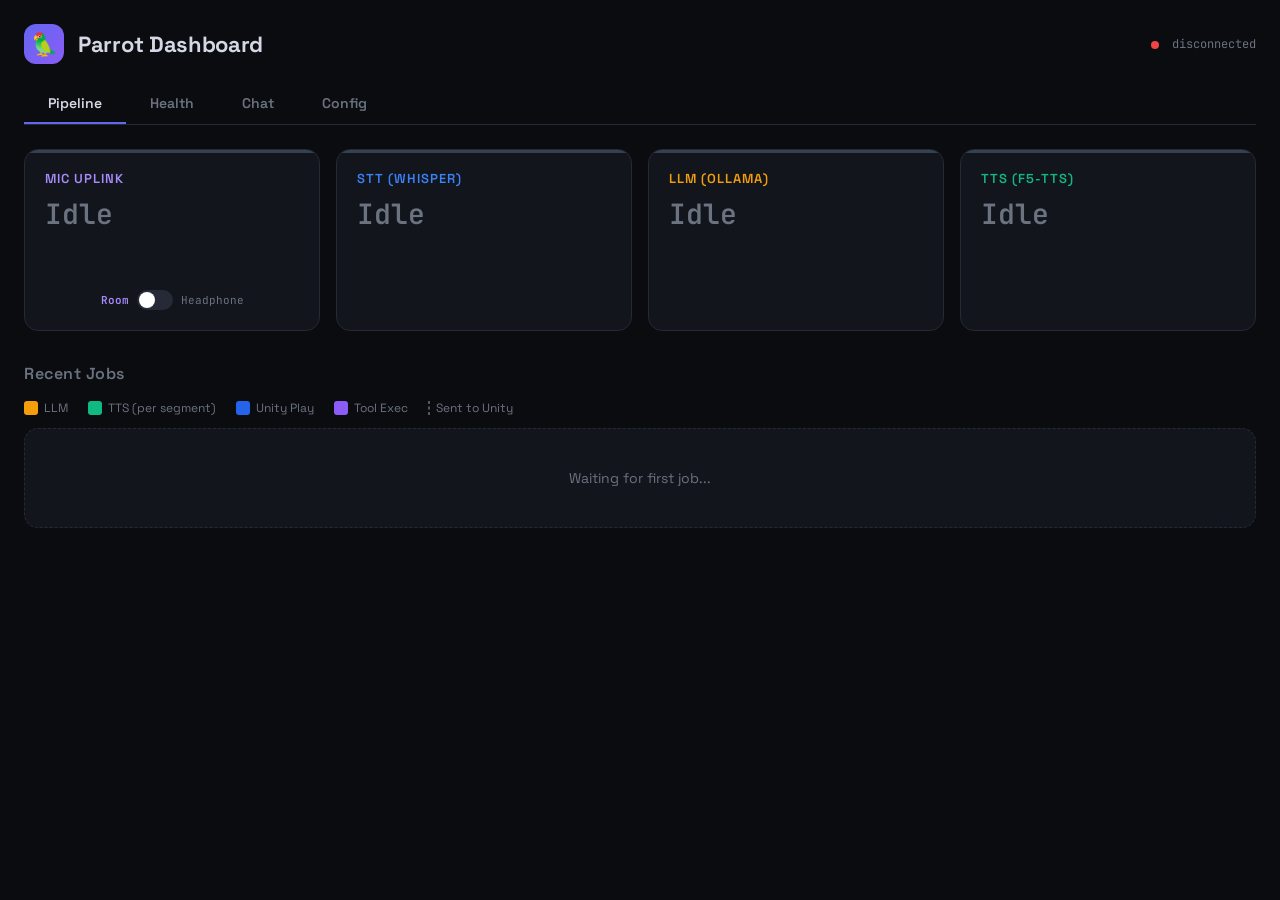
==== commit 0701ac7d: "Sync the rest of the project — diary store, mem0 backend, polygon tools, gesture cleanup Bundles a l" ====
--- a/bridge/static/monitor.html
+++ b/bridge/static/monitor.html
@@ -1044,11 +1044,11 @@
 let healthTimer = null;
 
 const SVC_META = {
-  stt:       { label: 'STT (Whisper)',  port: 8001 },
-  tts:       { label: 'TTS (F5-TTS)',   port: 8002 },
-  memory:    { label: 'Memory',          port: 8003 },
-  animation: { label: 'Animation',       port: 8004 },
-  llm:       { label: 'LLM (Ollama)',    port: 11434 },
+  stt:       { label: 'STT (Whisper)',            port: 8001 },
+  tts:       { label: 'TTS (F5-TTS)',             port: 8002 },
+  memory:    { label: 'Memory (mem0)',            port: null },  // in-process
+  animation: { label: 'Animation (fbx CSV)',      port: null },  // in-process
+  llm:       { label: 'LLM (vLLM)',               port: 8800 },
 };
 
 async function fetchHealth() {
@@ -1078,14 +1078,15 @@
   h += '<div class="health-grid">';
   for (const [key, meta] of Object.entries(SVC_META)) {
     const status = (data.services && data.services[key]) || 'unknown';
-    const ok = status === 'ok';
+    const ok = status === 'ok' || status.startsWith('ok');
+    const detail = meta.port ? `Port ${meta.port}` : 'in-process';
     h += `<div class="health-card ${ok ? 'ok' : 'down'}">
       <div class="svc-name">${escHtml(meta.label)}</div>
       <div class="svc-status">
         <div class="health-dot${ok ? ' ok' : ''}"></div>
         <span>${escHtml(status)}</span>
       </div>
-      <div class="svc-detail">Port ${meta.port}</div>
+      <div class="svc-detail">${detail}</div>
     </div>`;
   }
   h += '</div>';
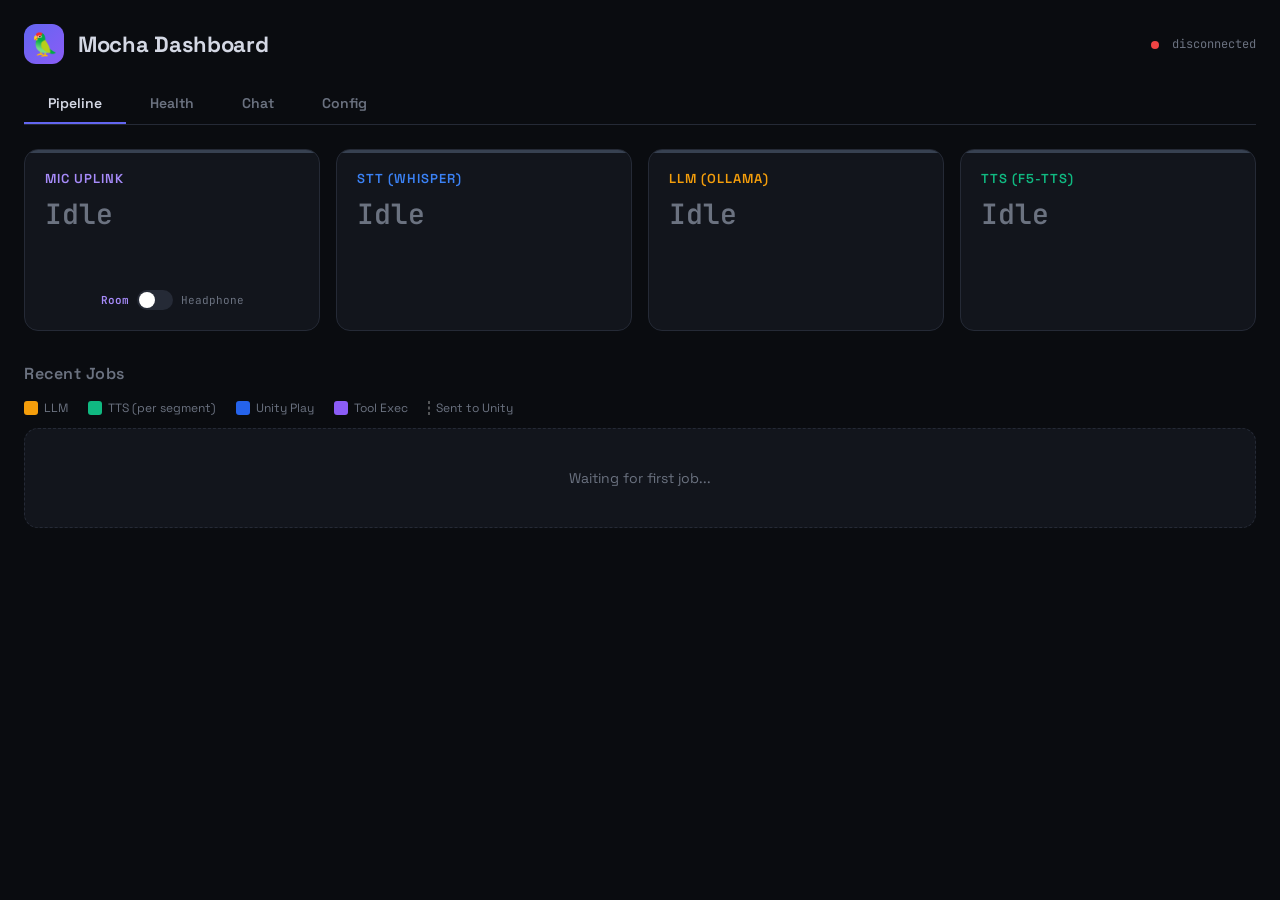
==== commit e7ad9030: "feat: migrate ProjectParrot -> project mocha (LangGraph + Corvus isolation) Relocate into "opus trad" ====
--- a/bridge/static/monitor.html
+++ b/bridge/static/monitor.html
@@ -3,7 +3,7 @@
 <head>
 <meta charset="UTF-8">
 <meta name="viewport" content="width=device-width, initial-scale=1.0">
-<title>Parrot Dashboard</title>
+<title>Mocha Dashboard</title>
 <style>
   @import url('https://fonts.googleapis.com/css2?family=JetBrains+Mono:wght@400;600&family=Space+Grotesk:wght@400;600;700&display=swap');
 
@@ -589,7 +589,7 @@
 
 <header>
   <div class="logo">&#x1F99C;</div>
-  <h1>Parrot Dashboard</h1>
+  <h1>Mocha Dashboard</h1>
   <div class="status">
     <span class="dot" id="ws-dot"></span>
     <span id="ws-label">connecting...</span>
@@ -1044,8 +1044,8 @@
 let healthTimer = null;
 
 const SVC_META = {
-  stt:       { label: 'STT (Whisper)',            port: 8001 },
-  tts:       { label: 'TTS (F5-TTS)',             port: 8002 },
+  stt:       { label: 'STT (Whisper)',            port: 8091 },
+  tts:       { label: 'TTS (F5-TTS)',             port: 8092 },
   memory:    { label: 'Memory (mem0)',            port: null },  // in-process
   animation: { label: 'Animation (fbx CSV)',      port: null },  // in-process
   llm:       { label: 'LLM (vLLM)',               port: 8800 },
